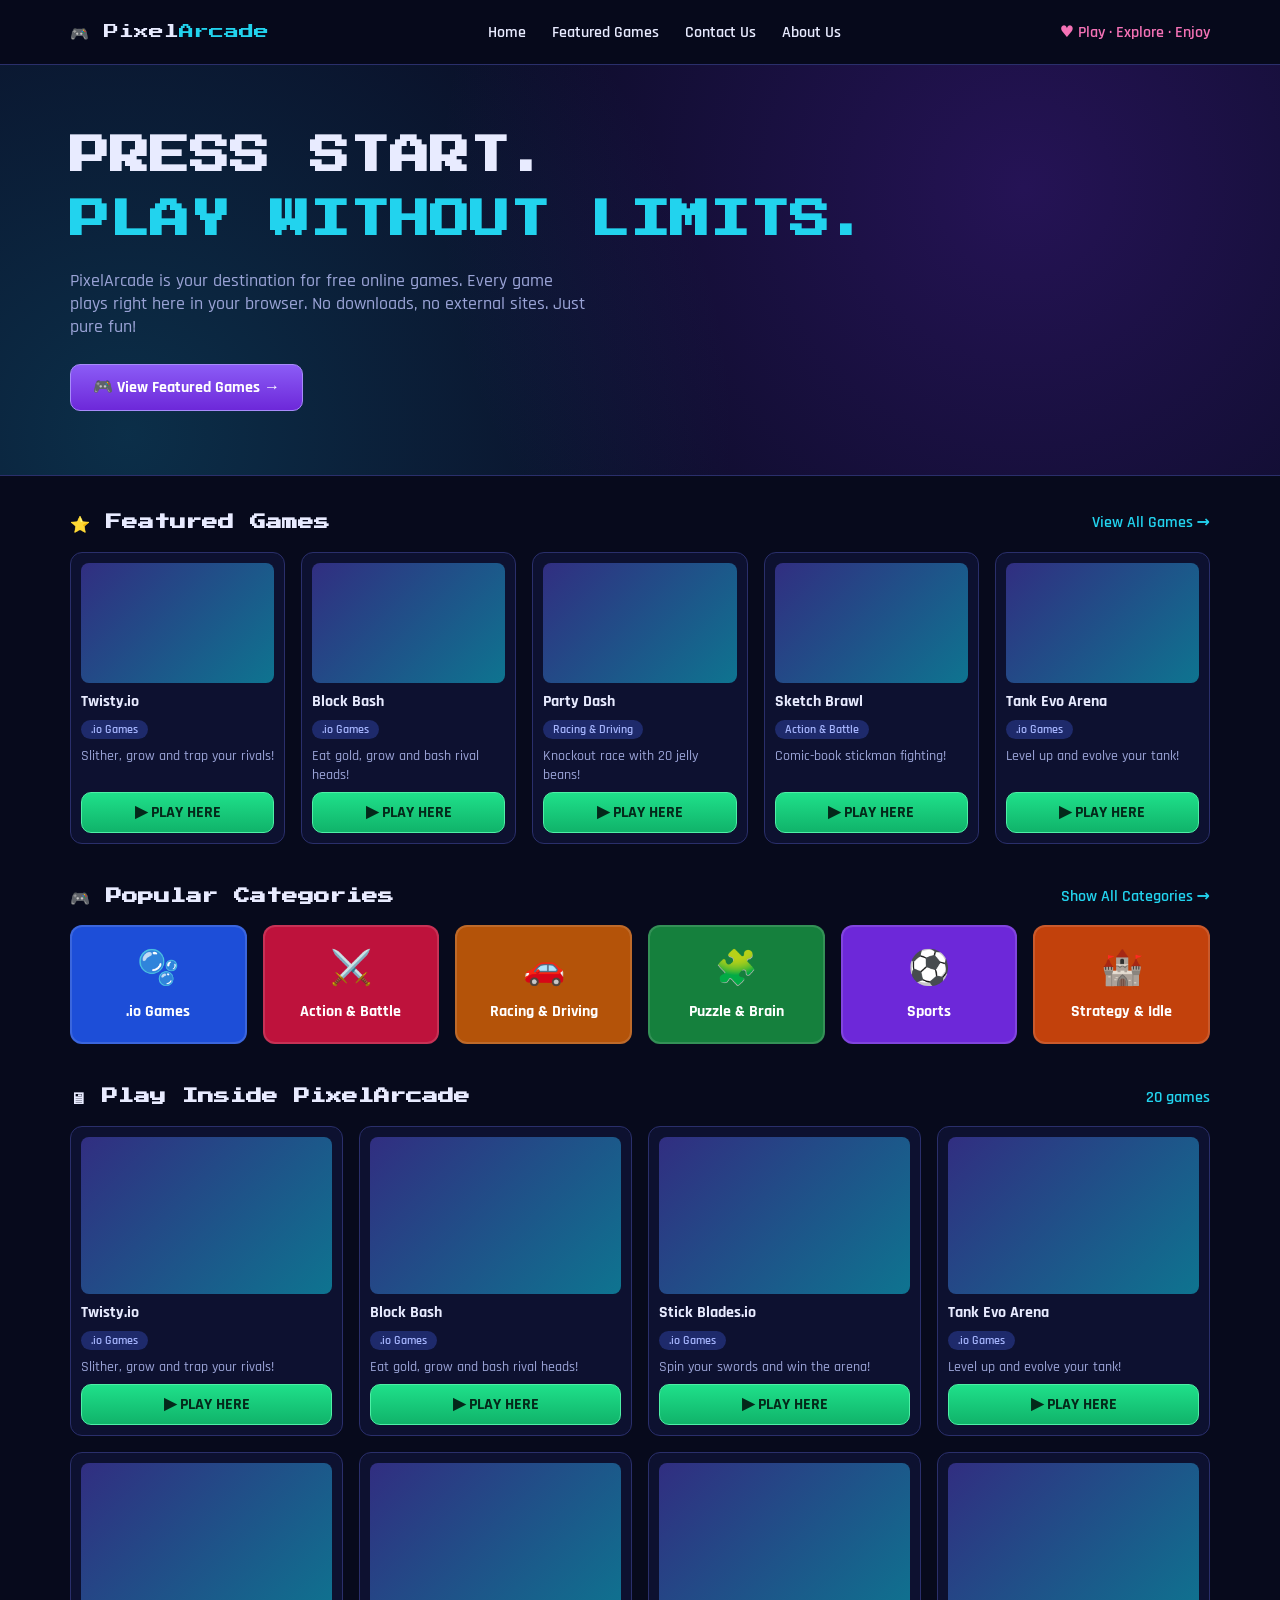
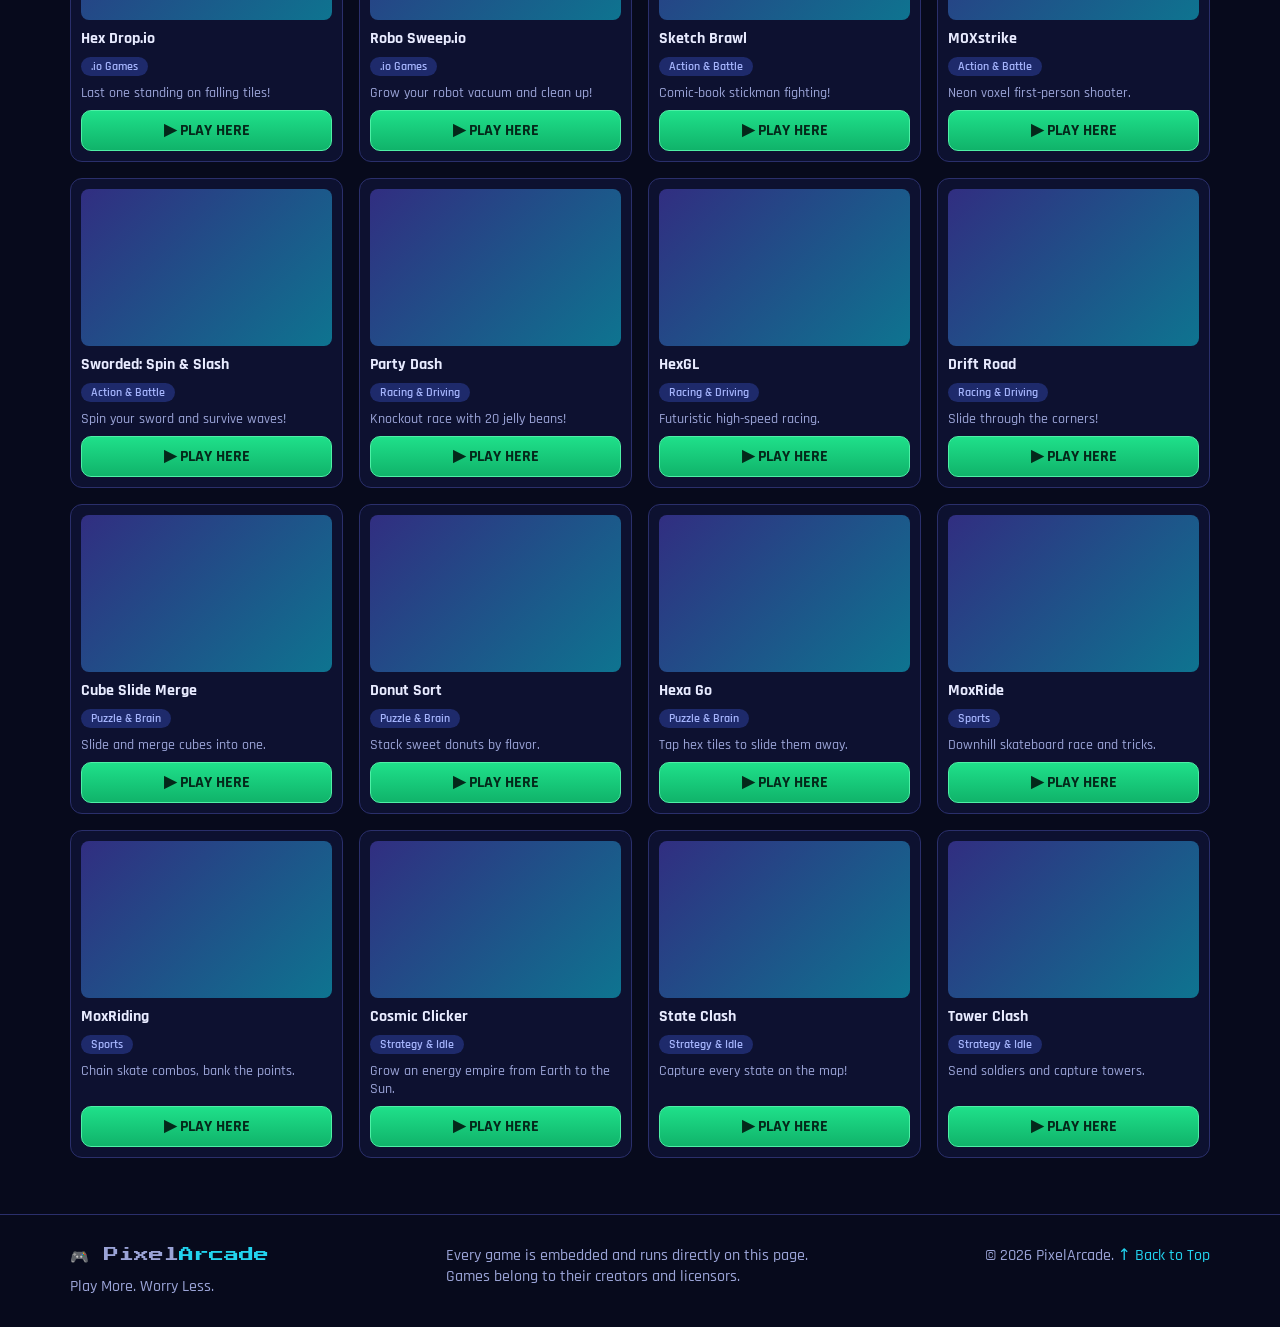
==== index.html @ 7d53b14b "Update PixelArcade homepage styles" ====
<!DOCTYPE html>
<html lang="en">
<head>
<meta charset="utf-8">
<meta name="viewport" content="width=device-width, initial-scale=1">
<title>PixelArcade – Free Online Games</title>
<link rel="stylesheet" href="style.css">
<link rel="preconnect" href="https://fonts.googleapis.com">
<link href="https://fonts.googleapis.com/css2?family=Press+Start+2P&family=Rajdhani:wght@500;600;700&display=swap" rel="stylesheet">
</head>
<body>
<header><div class="wrap">
  <a href="#top" class="logo px">🎮 Pixel<b>Arcade</b></a>
  <nav><a href="#top">Home</a><a href="#featured">Featured Games</a><a href="contactme.html">Contact Us</a><a href="aboutme.html">About Us</a></nav>
  <span class="tag">♥ Play · Explore · Enjoy</span>
</div></header>

<div class="hero" id="top"><div class="wrap">
  <h1 class="px">PRESS START.<span>PLAY WITHOUT LIMITS.</span></h1>
  <p>PixelArcade is your destination for free online games. Every game plays right here in your browser. No downloads, no external sites. Just pure fun!</p>
  <a class="btn" href="#featured">🎮 View Featured Games →</a>
</div></div>

<div class="wrap">
  <section id="featured">
    <div class="sh"><h2 class="px">⭐ Featured Games</h2><a href="#library">View All Games →</a></div>
    <div class="grid feat" id="featGrid"></div>
  </section>

  <section id="categories">
    <div class="sh"><h2 class="px">🎮 Popular Categories</h2><a href="#library" data-cat="all" class="catlink">Show All Categories →</a></div>
    <div class="grid cats" id="catGrid"></div>
  </section>

  <section id="library">
    <div class="sh"><h2 class="px" id="libTitle">🖥 Play Inside PixelArcade</h2><a href="#library" id="libCount"></a></div>
    <div class="grid all" id="allGrid"></div>
    <p class="empty" id="empty">No games in this category yet.</p>
  </section>
</div>

<footer id="about"><div class="wrap">
  <div><div class="logo px">🎮 Pixel<b>Arcade</b></div><p style="margin-top:10px">Play More. Worry Less.</p></div>
  <div>Every game is embedded and runs directly on this page.<br>Games belong to their creators and licensors.</div>
  <div>© 2026 PixelArcade. <a href="#top" style="color:var(--cy)">↑ Back to Top</a></div>
</div></footer>

<div id="modal" role="dialog" aria-modal="true"><div class="box">
  <div class="bar"><h3 id="mTitle"></h3><div><button class="sm" id="fs">⛶ Fullscreen</button><button class="sm" id="close">✕ Close</button></div></div>
  <div class="frame" id="frame"></div>
</div></div>

<script>
// [slug, title, category, thumbnail id, description, portrait?]
var A='https://assets.playkovo.com/games/';
var G=[
["twisty-io","Twisty.io",0,"d2566f5e-e600-4d78-9959-9ce7502c66da","Slither, grow and trap your rivals!"],
["block-bash","Block Bash",0,"18e7c8e8-6093-48ae-a639-1b7b2db17ead","Eat gold, grow and bash rival heads!"],
["stick-blades-io","Stick Blades.io",0,"037a15b4-4511-462e-ba04-9c977c457edb","Spin your swords and win the arena!"],
["tank-evo-arena","Tank Evo Arena",0,"833c0217-d000-47f1-9b92-a50171c238f7","Level up and evolve your tank!"],
["hex-drop-io","Hex Drop.io",0,"3b0ab711-3635-480c-a994-47b1e204da33","Last one standing on falling tiles!"],
["robo-sweep-io","Robo Sweep.io",0,"bd899d85-2060-4b16-9030-abd601dff2a8","Grow your robot vacuum and clean up!"],
["sketch-brawl","Sketch Brawl",1,"4a234026-617c-48fc-80d0-d0cf64cf77ac","Comic-book stickman fighting!"],
["moxstrike","MOXstrike",1,"62727ba2-613b-4c72-ac81-62373a5aa58f","Neon voxel first-person shooter."],
["sworded-spin-and-slash","Sworded: Spin & Slash",1,"20cf6393-766e-404f-a38d-6bccb393e47e","Spin your sword and survive waves!"],
["party-dash-knockout-race","Party Dash",2,"370adbef-e2c5-4830-be13-e888c7ec632f","Knockout race with 20 jelly beans!"],
["hexgl","HexGL",2,"69eec83d-4509-49b9-b919-3233c9f323c6","Futuristic high-speed racing."],
["drift-road","Drift Road",2,"39bfffa4-de94-4acc-984a-14ac06aac503","Slide through the corners!"],
["cube-slide-merge","Cube Slide Merge",3,"22060843-aa21-4989-a465-af0b751fb832","Slide and merge cubes into one.",1],
["donut-sort-color-stacking-puz","Donut Sort",3,"133b9129-fbbd-42cf-8a5b-912d420dd188","Stack sweet donuts by flavor."],
["hexa-go","Hexa Go",3,"735465ab-42e9-4a25-8a1b-f27ff1016ec0","Tap hex tiles to slide them away.",1],
["moxride","MoxRide",4,"db41325d-1be7-41a5-b267-031fce54ef2e","Downhill skateboard race and tricks."],
["moxriding","MoxRiding",4,"be90b91d-804e-456c-ae6e-d10293776894","Chain skate combos, bank the points."],
["cosmic-clicker-idle-tycoon","Cosmic Clicker",5,"675d4382-8b99-4021-91c5-b22ca80d40d5","Grow an energy empire from Earth to the Sun.",1],
["state-clash-conquer-the-map","State Clash",5,"c8b565de-90bb-44fd-8800-36e936cf3007","Capture every state on the map!"],
["tower-clash","Tower Clash",5,"3223cefe-82a1-4350-b925-06eca6086870","Send soldiers and capture towers.",1]
];
var CATS=[["🫧",".io Games"],["⚔️","Action & Battle"],["🚗","Racing & Driving"],["🧩","Puzzle & Brain"],["⚽","Sports"],["🏰","Strategy & Idle"]];
var FEAT=[0,1,9,6,3];
var cur="all",$=function(i){return document.getElementById(i)};

function card(i){var g=G[i];
  return '<div class="card"><div class="th"><img loading="lazy" alt="'+g[1]+'" src="'+A+g[0]+'/thumbnail/'+g[3]+'.webp" onerror="this.remove()"></div>'+
  '<h3>'+g[1]+'</h3><span class="chip">'+CATS[g[2]][1]+'</span><p>'+g[4]+'</p>'+
  '<button class="btn g" onclick="play('+i+')">▶ PLAY HERE</button></div>';}

function renderAll(){
  var h="",n=0;
  G.forEach(function(g,i){if(cur==="all"||g[2]===cur){h+=card(i);n++}});
  $("allGrid").innerHTML=h;$("empty").style.display=n?"none":"block";
  $("libTitle").textContent="🖥 "+(cur==="all"?"Play Inside PixelArcade":CATS[cur][1]);
  $("libCount").textContent=n+" games";
}
$("featGrid").innerHTML=FEAT.map(card).join("");
$("catGrid").innerHTML=CATS.map(function(c,i){return '<button class="cat c'+i+'" data-c="'+i+'"><i>'+c[0]+'</i>'+c[1]+'</button>'}).join("");
$("catGrid").addEventListener("click",function(e){
  var b=e.target.closest(".cat");if(!b)return;
  var c=+b.dataset.c;cur=(cur===c)?"all":c;
  [].forEach.call(document.querySelectorAll(".cat"),function(x){x.classList.toggle("on",+x.dataset.c===cur)});
  renderAll();$("library").scrollIntoView();
});
document.querySelector(".catlink").addEventListener("click",function(){cur="all";
  [].forEach.call(document.querySelectorAll(".cat"),function(x){x.classList.remove("on")});renderAll();});
renderAll();

function play(i){var g=G[i];
  $("mTitle").textContent=g[1];
  var f=$("frame");f.className="frame"+(g[5]?" p":"");
  f.innerHTML='<iframe src="https://playkovo.com/embed/'+g[0]+'" title="'+g[1]+'" allow="fullscreen; autoplay; gamepad; pointer-lock" allowfullscreen></iframe>';
  $("modal").classList.add("open");document.body.style.overflow="hidden";}
function closeM(){$("modal").classList.remove("open");$("frame").innerHTML="";document.body.style.overflow="";}
$("close").onclick=closeM;
$("modal").addEventListener("click",function(e){if(e.target.id==="modal")closeM()});
document.addEventListener("keydown",function(e){if(e.key==="Escape")closeM()});
$("fs").onclick=function(){var f=$("frame");(f.requestFullscreen||f.webkitRequestFullscreen||function(){}).call(f)};
</script>
</body>
</html>
---- style.css ----
@import "./Themes/sky-ember-theme.css"

* {
  padding: 0;
  margin: 0;
  box-sizing: border-box;
}

html {
  font-family: Georgia, 'Times New Roman', Times, serif;
  scroll-behaviour: smooth;
}

body {
  background-color: var(--bg-primary);
  color: var(--text-primary);
  min-height: 100vh;
  min-width: 100vw;
}
:root{--bg:#070a1c;--card:#0d1130;--line:#2a2f6b;--pur:#7c3aed;--cy:#22d3ee;--grn:#16d47b;--tx:#e8ebff;--mut:#9aa3d6}
*{box-sizing:border-box;margin:0}
html{scroll-behavior:smooth}
body{background:var(--bg);color:var(--tx);font-family:Rajdhani,system-ui,sans-serif;font-weight:500;font-size:16px}
a{color:inherit;text-decoration:none}
.px{font-family:'Press Start 2P',monospace;line-height:1.35}
.wrap{max-width:1180px;margin:0 auto;padding:0 20px}
header{position:sticky;top:0;z-index:20;background:#070a1cee;backdrop-filter:blur(8px);border-bottom:1px solid var(--line)}
header .wrap{display:flex;align-items:center;justify-content:space-between;height:64px;gap:16px}
.logo{font-size:15px}.logo b{color:var(--cy);font-weight:400}
nav{display:flex;gap:26px;font-weight:600}
nav a:hover{color:var(--cy)}
.tag{color:#f472b6;font-weight:600;white-space:nowrap}
.hero{background:radial-gradient(circle at 80% 30%,#5b21b655,transparent 55%),radial-gradient(circle at 10% 90%,#0e749055,transparent 50%),#0a0c25;border-bottom:1px solid var(--line);padding:64px 0}
.hero h1{font-size:clamp(22px,4.2vw,40px)}
.hero h1 span{color:var(--cy);display:block;margin-top:10px}
.hero p{max-width:520px;margin:22px 0 26px;color:var(--mut);font-size:18px}
.btn{display:inline-flex;align-items:center;gap:8px;background:linear-gradient(#8b5cf6,#6d28d9);border:1px solid #a78bfa;border-radius:10px;padding:12px 22px;font:700 16px Rajdhani,sans-serif;color:#fff;cursor:pointer}
.btn:hover{filter:brightness(1.15)}
.btn.g{background:linear-gradient(#1fe08a,#10b36a);border-color:#4ef0a6;color:#04281a;width:100%;justify-content:center;padding:9px}
section{padding:36px 0 6px}
.sh{display:flex;justify-content:space-between;align-items:center;margin-bottom:18px;gap:10px}
.sh h2{font-size:clamp(12px,2vw,16px)}
.sh a{color:var(--cy);font-weight:600}
.grid{display:grid;gap:16px}
.feat{grid-template-columns:repeat(5,1fr)}
.all{grid-template-columns:repeat(4,1fr)}
.card{background:var(--card);border:1px solid var(--line);border-radius:12px;padding:10px;display:flex;flex-direction:column;gap:8px;transition:.15s}
.card:hover{border-color:var(--cy);transform:translateY(-3px)}
.th{aspect-ratio:16/10;border-radius:8px;background:linear-gradient(135deg,#312e81,#0e7490);overflow:hidden;position:relative}
.th img{width:100%;height:100%;object-fit:cover;display:block}
.card h3{font-size:16px}
.chip{align-self:flex-start;background:#1e2a6b;color:#a5b4fc;border-radius:99px;padding:2px 10px;font-size:12px;font-weight:600}
.card p{color:var(--mut);font-size:14px;line-height:1.3;flex:1}
.cats{grid-template-columns:repeat(6,1fr)}
.cat{border:0;border-radius:12px;padding:22px 8px;color:#fff;font:700 16px Rajdhani,sans-serif;cursor:pointer;display:flex;flex-direction:column;align-items:center;gap:10px;box-shadow:inset 0 0 0 2px #ffffff22}
.cat i{font-style:normal;font-size:34px}
.cat.on{outline:3px solid #fff}
.c0{background:#1d4ed8}.c1{background:#be123c}.c2{background:#b45309}.c3{background:#15803d}.c4{background:#6d28d9}.c5{background:#c2410c}
footer{margin-top:50px;border-top:1px solid var(--line);padding:30px 0;color:var(--mut)}
footer .wrap{display:flex;justify-content:space-between;flex-wrap:wrap;gap:20px}
#modal{position:fixed;inset:0;background:#000d;z-index:50;display:none;align-items:center;justify-content:center;padding:16px}
#modal.open{display:flex}
.box{background:var(--card);border:1px solid var(--cy);border-radius:14px;width:min(100%,1000px);padding:12px}
.bar{display:flex;justify-content:space-between;align-items:center;margin-bottom:10px;gap:10px}
.bar h3{font-size:20px}
.bar div{display:flex;gap:8px}
.sm{background:#1e2a6b;border:1px solid var(--line);color:#fff;border-radius:8px;padding:6px 14px;font:700 14px Rajdhani,sans-serif;cursor:pointer}
.frame{margin:0 auto;width:100%;aspect-ratio:16/9;background:#000;border-radius:8px;overflow:hidden}
.frame.p{aspect-ratio:auto;height:min(78vh,760px);width:min(100%,430px)}
.frame iframe{width:100%;height:100%;border:0}
.empty{display:none;color:var(--mut);padding:30px 0}
@media(max-width:980px){.feat{grid-template-columns:repeat(3,1fr)}.cats{grid-template-columns:repeat(3,1fr)}.all{grid-template-columns:repeat(3,1fr)}nav{display:none}}
@media(max-width:600px){.feat,.all{grid-template-columns:repeat(2,1fr)}.tag{display:none}.hero{padding:44px 0}}
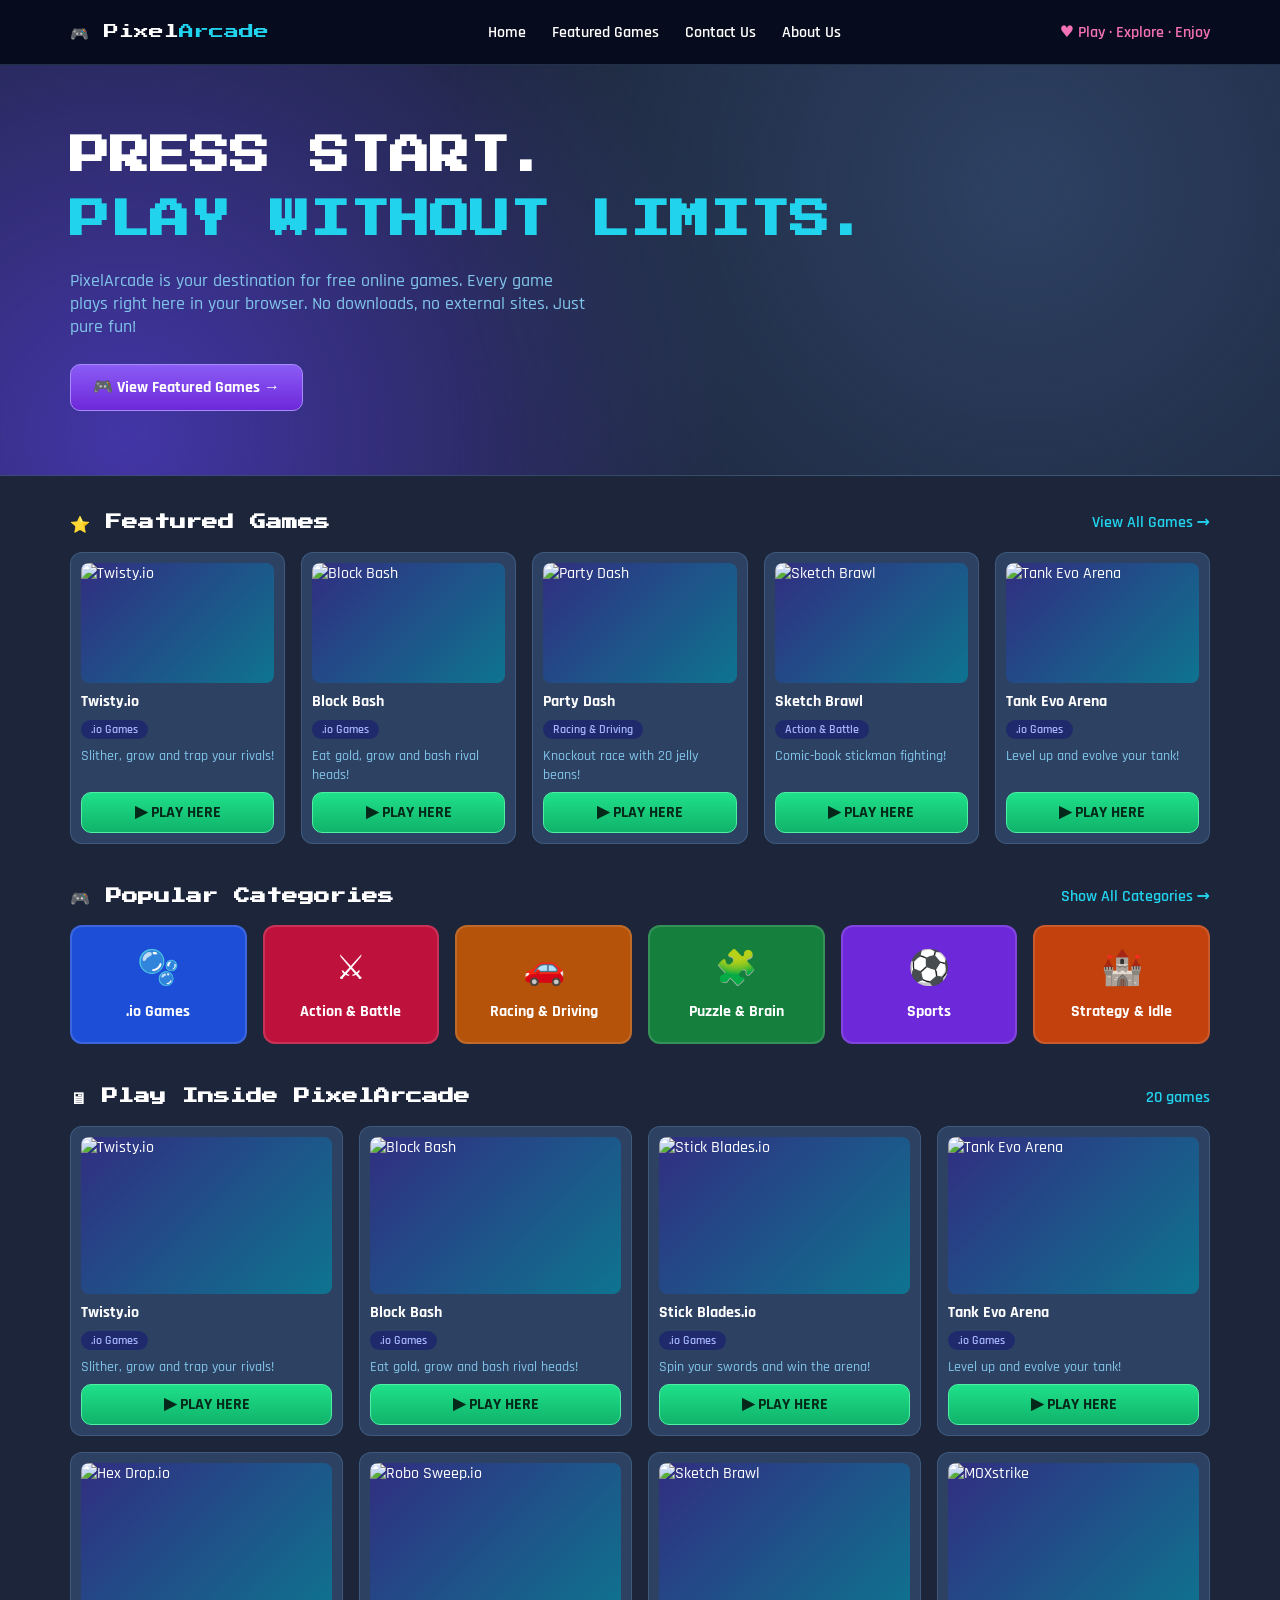
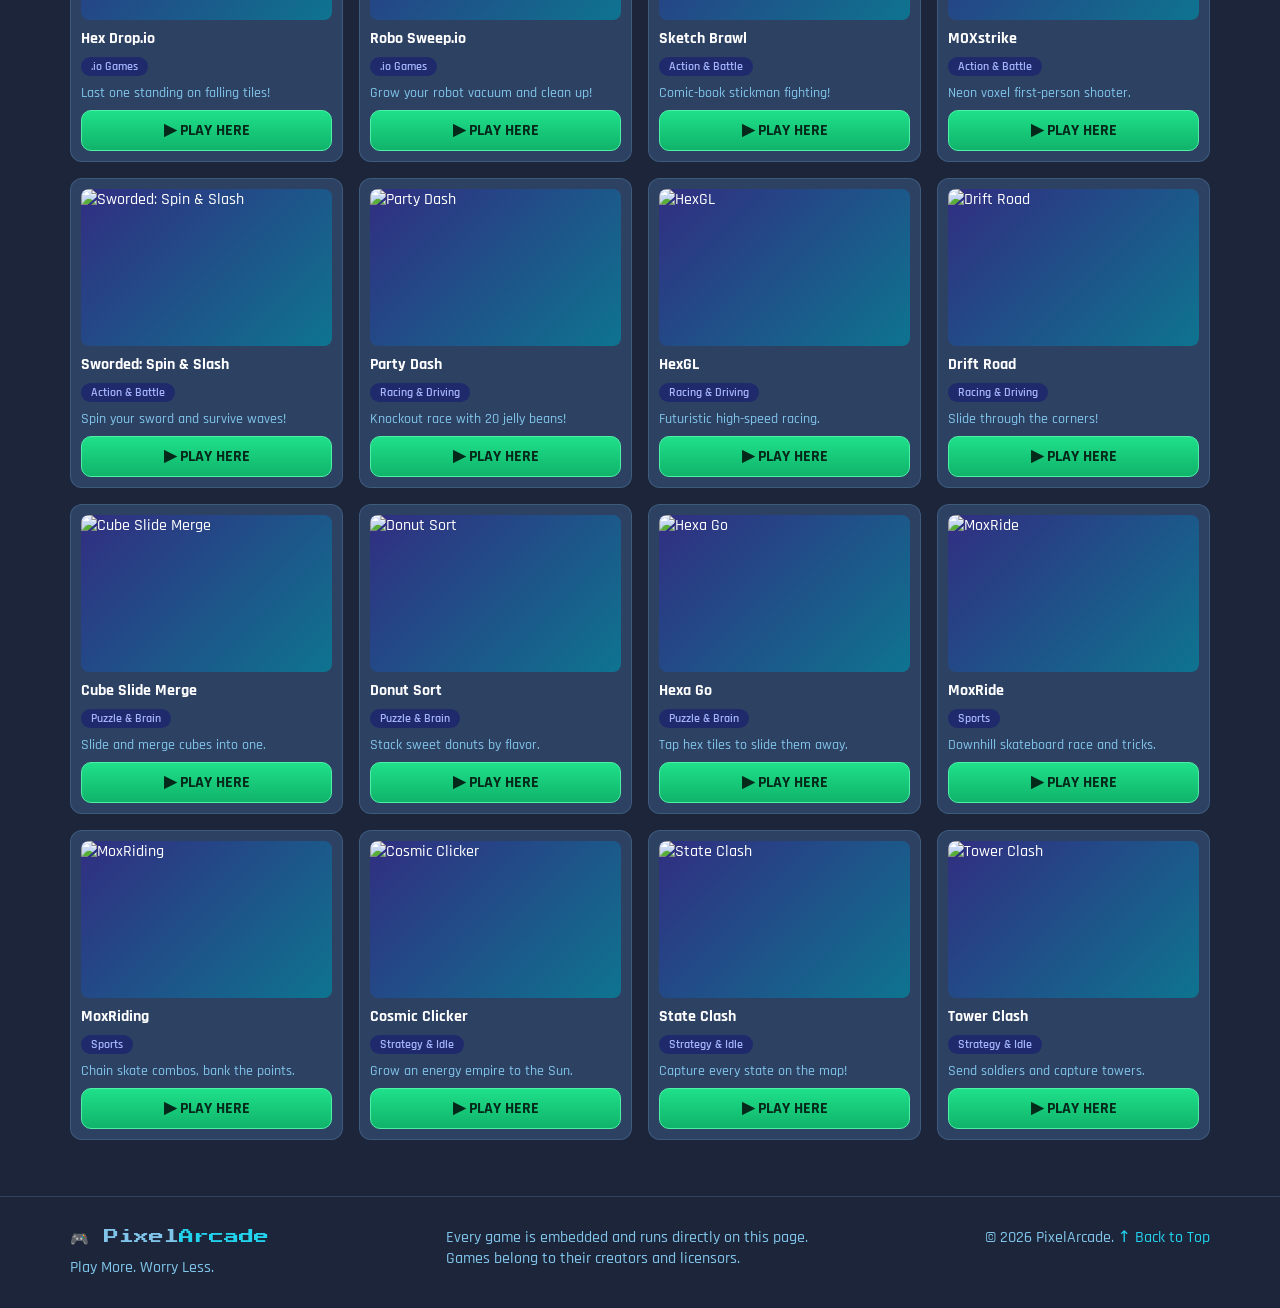
==== commit 13276690: "add missing files from last commit" ====
--- a/index.html
+++ b/index.html
@@ -4,115 +4,100 @@
 <meta charset="utf-8">
 <meta name="viewport" content="width=device-width, initial-scale=1">
 <title>PixelArcade – Free Online Games</title>
+<link href="https://fonts.googleapis.com/css2?family=Press+Start+2P&family=Rajdhani:wght@500;600;700&display=swap" rel="stylesheet">
 <link rel="stylesheet" href="style.css">
-<link rel="preconnect" href="https://fonts.googleapis.com">
-<link href="https://fonts.googleapis.com/css2?family=Press+Start+2P&family=Rajdhani:wght@500;600;700&display=swap" rel="stylesheet">
 </head>
-<body>
+<body id="top">
+<input class="rd" type="radio" name="f" id="rall" checked>
+<input class="rd" type="radio" name="f" id="r0">
+<input class="rd" type="radio" name="f" id="r1">
+<input class="rd" type="radio" name="f" id="r2">
+<input class="rd" type="radio" name="f" id="r3">
+<input class="rd" type="radio" name="f" id="r4">
+<input class="rd" type="radio" name="f" id="r5">
+
 <header><div class="wrap">
-  <a href="#top" class="logo px">🎮 Pixel<b>Arcade</b></a>
-  <nav><a href="#top">Home</a><a href="#featured">Featured Games</a><a href="contactme.html">Contact Us</a><a href="aboutme.html">About Us</a></nav>
-  <span class="tag">♥ Play · Explore · Enjoy</span>
+<a href="#top" class="logo px">🎮 Pixel<b>Arcade</b></a>
+<nav><a href="#top">Home</a><a href="#featured">Featured Games</a><a href="contactme.html">Contact Us</a><a href="aboutme.html">About Us</a></nav>
+<span class="tag">♥ Play · Explore · Enjoy</span>
 </div></header>
-
-<div class="hero" id="top"><div class="wrap">
-  <h1 class="px">PRESS START.<span>PLAY WITHOUT LIMITS.</span></h1>
-  <p>PixelArcade is your destination for free online games. Every game plays right here in your browser. No downloads, no external sites. Just pure fun!</p>
-  <a class="btn" href="#featured">🎮 View Featured Games →</a>
+<div class="hero"><div class="wrap">
+<h1 class="px">PRESS START.<span>PLAY WITHOUT LIMITS.</span></h1>
+<p>PixelArcade is your destination for free online games. Every game plays right here in your browser. No downloads, no external sites. Just pure fun!</p>
+<a class="btn" href="#featured">🎮 View Featured Games →</a>
 </div></div>
-
-<div class="wrap">
-  <section id="featured">
-    <div class="sh"><h2 class="px">⭐ Featured Games</h2><a href="#library">View All Games →</a></div>
-    <div class="grid feat" id="featGrid"></div>
-  </section>
-
-  <section id="categories">
-    <div class="sh"><h2 class="px">🎮 Popular Categories</h2><a href="#library" data-cat="all" class="catlink">Show All Categories →</a></div>
-    <div class="grid cats" id="catGrid"></div>
-  </section>
-
-  <section id="library">
-    <div class="sh"><h2 class="px" id="libTitle">🖥 Play Inside PixelArcade</h2><a href="#library" id="libCount"></a></div>
-    <div class="grid all" id="allGrid"></div>
-    <p class="empty" id="empty">No games in this category yet.</p>
-  </section>
+<main class="wrap">
+<section id="featured">
+<div class="sh"><h2 class="px">⭐ Featured Games</h2><a href="#library">View All Games →</a></div>
+<div class="grid feat">
+<article class="card"><div class="th"><img loading="lazy" alt="Twisty.io" src="https://assets.playkovo.com/games/twisty-io/thumbnail/d2566f5e-e600-4d78-9959-9ce7502c66da.webp"></div><h3>Twisty.io</h3><span class="chip">.io Games</span><p>Slither, grow and trap your rivals!</p><a class="btn g" href="#g-twisty-io">▶ PLAY HERE</a></article>
+<article class="card"><div class="th"><img loading="lazy" alt="Block Bash" src="https://assets.playkovo.com/games/block-bash/thumbnail/18e7c8e8-6093-48ae-a639-1b7b2db17ead.webp"></div><h3>Block Bash</h3><span class="chip">.io Games</span><p>Eat gold, grow and bash rival heads!</p><a class="btn g" href="#g-block-bash">▶ PLAY HERE</a></article>
+<article class="card"><div class="th"><img loading="lazy" alt="Party Dash" src="https://assets.playkovo.com/games/party-dash-knockout-race/thumbnail/370adbef-e2c5-4830-be13-e888c7ec632f.webp"></div><h3>Party Dash</h3><span class="chip">Racing & Driving</span><p>Knockout race with 20 jelly beans!</p><a class="btn g" href="#g-party-dash-knockout-race">▶ PLAY HERE</a></article>
+<article class="card"><div class="th"><img loading="lazy" alt="Sketch Brawl" src="https://assets.playkovo.com/games/sketch-brawl/thumbnail/4a234026-617c-48fc-80d0-d0cf64cf77ac.webp"></div><h3>Sketch Brawl</h3><span class="chip">Action & Battle</span><p>Comic-book stickman fighting!</p><a class="btn g" href="#g-sketch-brawl">▶ PLAY HERE</a></article>
+<article class="card"><div class="th"><img loading="lazy" alt="Tank Evo Arena" src="https://assets.playkovo.com/games/tank-evo-arena/thumbnail/833c0217-d000-47f1-9b92-a50171c238f7.webp"></div><h3>Tank Evo Arena</h3><span class="chip">.io Games</span><p>Level up and evolve your tank!</p><a class="btn g" href="#g-tank-evo-arena">▶ PLAY HERE</a></article>
 </div>
-
+</section>
+<section id="categories">
+<div class="sh"><h2 class="px">🎮 Popular Categories</h2><label for="rall">Show All Categories →</label></div>
+<div class="grid cats">
+<label class="cat c0" for="r0"><i>🫧</i>.io Games</label>
+<label class="cat c1" for="r1"><i>⚔️</i>Action & Battle</label>
+<label class="cat c2" for="r2"><i>🚗</i>Racing & Driving</label>
+<label class="cat c3" for="r3"><i>🧩</i>Puzzle & Brain</label>
+<label class="cat c4" for="r4"><i>⚽</i>Sports</label>
+<label class="cat c5" for="r5"><i>🏰</i>Strategy & Idle</label>
+</div>
+</section>
+<section id="library">
+<div class="sh"><h2 class="px">🖥 Play Inside PixelArcade</h2><a href="#library">20 games</a></div>
+<div class="grid all">
+<article class="card g k0"><div class="th"><img loading="lazy" alt="Twisty.io" src="https://assets.playkovo.com/games/twisty-io/thumbnail/d2566f5e-e600-4d78-9959-9ce7502c66da.webp"></div><h3>Twisty.io</h3><span class="chip">.io Games</span><p>Slither, grow and trap your rivals!</p><a class="btn g" href="#g-twisty-io">▶ PLAY HERE</a></article>
+<article class="card g k0"><div class="th"><img loading="lazy" alt="Block Bash" src="https://assets.playkovo.com/games/block-bash/thumbnail/18e7c8e8-6093-48ae-a639-1b7b2db17ead.webp"></div><h3>Block Bash</h3><span class="chip">.io Games</span><p>Eat gold, grow and bash rival heads!</p><a class="btn g" href="#g-block-bash">▶ PLAY HERE</a></article>
+<article class="card g k0"><div class="th"><img loading="lazy" alt="Stick Blades.io" src="https://assets.playkovo.com/games/stick-blades-io/thumbnail/037a15b4-4511-462e-ba04-9c977c457edb.webp"></div><h3>Stick Blades.io</h3><span class="chip">.io Games</span><p>Spin your swords and win the arena!</p><a class="btn g" href="#g-stick-blades-io">▶ PLAY HERE</a></article>
+<article class="card g k0"><div class="th"><img loading="lazy" alt="Tank Evo Arena" src="https://assets.playkovo.com/games/tank-evo-arena/thumbnail/833c0217-d000-47f1-9b92-a50171c238f7.webp"></div><h3>Tank Evo Arena</h3><span class="chip">.io Games</span><p>Level up and evolve your tank!</p><a class="btn g" href="#g-tank-evo-arena">▶ PLAY HERE</a></article>
+<article class="card g k0"><div class="th"><img loading="lazy" alt="Hex Drop.io" src="https://assets.playkovo.com/games/hex-drop-io/thumbnail/3b0ab711-3635-480c-a994-47b1e204da33.webp"></div><h3>Hex Drop.io</h3><span class="chip">.io Games</span><p>Last one standing on falling tiles!</p><a class="btn g" href="#g-hex-drop-io">▶ PLAY HERE</a></article>
+<article class="card g k0"><div class="th"><img loading="lazy" alt="Robo Sweep.io" src="https://assets.playkovo.com/games/robo-sweep-io/thumbnail/bd899d85-2060-4b16-9030-abd601dff2a8.webp"></div><h3>Robo Sweep.io</h3><span class="chip">.io Games</span><p>Grow your robot vacuum and clean up!</p><a class="btn g" href="#g-robo-sweep-io">▶ PLAY HERE</a></article>
+<article class="card g k1"><div class="th"><img loading="lazy" alt="Sketch Brawl" src="https://assets.playkovo.com/games/sketch-brawl/thumbnail/4a234026-617c-48fc-80d0-d0cf64cf77ac.webp"></div><h3>Sketch Brawl</h3><span class="chip">Action & Battle</span><p>Comic-book stickman fighting!</p><a class="btn g" href="#g-sketch-brawl">▶ PLAY HERE</a></article>
+<article class="card g k1"><div class="th"><img loading="lazy" alt="MOXstrike" src="https://assets.playkovo.com/games/moxstrike/thumbnail/62727ba2-613b-4c72-ac81-62373a5aa58f.webp"></div><h3>MOXstrike</h3><span class="chip">Action & Battle</span><p>Neon voxel first-person shooter.</p><a class="btn g" href="#g-moxstrike">▶ PLAY HERE</a></article>
+<article class="card g k1"><div class="th"><img loading="lazy" alt="Sworded: Spin & Slash" src="https://assets.playkovo.com/games/sworded-spin-and-slash/thumbnail/20cf6393-766e-404f-a38d-6bccb393e47e.webp"></div><h3>Sworded: Spin & Slash</h3><span class="chip">Action & Battle</span><p>Spin your sword and survive waves!</p><a class="btn g" href="#g-sworded-spin-and-slash">▶ PLAY HERE</a></article>
+<article class="card g k2"><div class="th"><img loading="lazy" alt="Party Dash" src="https://assets.playkovo.com/games/party-dash-knockout-race/thumbnail/370adbef-e2c5-4830-be13-e888c7ec632f.webp"></div><h3>Party Dash</h3><span class="chip">Racing & Driving</span><p>Knockout race with 20 jelly beans!</p><a class="btn g" href="#g-party-dash-knockout-race">▶ PLAY HERE</a></article>
+<article class="card g k2"><div class="th"><img loading="lazy" alt="HexGL" src="https://assets.playkovo.com/games/hexgl/thumbnail/69eec83d-4509-49b9-b919-3233c9f323c6.webp"></div><h3>HexGL</h3><span class="chip">Racing & Driving</span><p>Futuristic high-speed racing.</p><a class="btn g" href="#g-hexgl">▶ PLAY HERE</a></article>
+<article class="card g k2"><div class="th"><img loading="lazy" alt="Drift Road" src="https://assets.playkovo.com/games/drift-road/thumbnail/39bfffa4-de94-4acc-984a-14ac06aac503.webp"></div><h3>Drift Road</h3><span class="chip">Racing & Driving</span><p>Slide through the corners!</p><a class="btn g" href="#g-drift-road">▶ PLAY HERE</a></article>
+<article class="card g k3"><div class="th"><img loading="lazy" alt="Cube Slide Merge" src="https://assets.playkovo.com/games/cube-slide-merge/thumbnail/22060843-aa21-4989-a465-af0b751fb832.webp"></div><h3>Cube Slide Merge</h3><span class="chip">Puzzle & Brain</span><p>Slide and merge cubes into one.</p><a class="btn g" href="#g-cube-slide-merge">▶ PLAY HERE</a></article>
+<article class="card g k3"><div class="th"><img loading="lazy" alt="Donut Sort" src="https://assets.playkovo.com/games/donut-sort-color-stacking-puz/thumbnail/133b9129-fbbd-42cf-8a5b-912d420dd188.webp"></div><h3>Donut Sort</h3><span class="chip">Puzzle & Brain</span><p>Stack sweet donuts by flavor.</p><a class="btn g" href="#g-donut-sort-color-stacking-puz">▶ PLAY HERE</a></article>
+<article class="card g k3"><div class="th"><img loading="lazy" alt="Hexa Go" src="https://assets.playkovo.com/games/hexa-go/thumbnail/735465ab-42e9-4a25-8a1b-f27ff1016ec0.webp"></div><h3>Hexa Go</h3><span class="chip">Puzzle & Brain</span><p>Tap hex tiles to slide them away.</p><a class="btn g" href="#g-hexa-go">▶ PLAY HERE</a></article>
+<article class="card g k4"><div class="th"><img loading="lazy" alt="MoxRide" src="https://assets.playkovo.com/games/moxride/thumbnail/db41325d-1be7-41a5-b267-031fce54ef2e.webp"></div><h3>MoxRide</h3><span class="chip">Sports</span><p>Downhill skateboard race and tricks.</p><a class="btn g" href="#g-moxride">▶ PLAY HERE</a></article>
+<article class="card g k4"><div class="th"><img loading="lazy" alt="MoxRiding" src="https://assets.playkovo.com/games/moxriding/thumbnail/be90b91d-804e-456c-ae6e-d10293776894.webp"></div><h3>MoxRiding</h3><span class="chip">Sports</span><p>Chain skate combos, bank the points.</p><a class="btn g" href="#g-moxriding">▶ PLAY HERE</a></article>
+<article class="card g k5"><div class="th"><img loading="lazy" alt="Cosmic Clicker" src="https://assets.playkovo.com/games/cosmic-clicker-idle-tycoon/thumbnail/675d4382-8b99-4021-91c5-b22ca80d40d5.webp"></div><h3>Cosmic Clicker</h3><span class="chip">Strategy & Idle</span><p>Grow an energy empire to the Sun.</p><a class="btn g" href="#g-cosmic-clicker-idle-tycoon">▶ PLAY HERE</a></article>
+<article class="card g k5"><div class="th"><img loading="lazy" alt="State Clash" src="https://assets.playkovo.com/games/state-clash-conquer-the-map/thumbnail/c8b565de-90bb-44fd-8800-36e936cf3007.webp"></div><h3>State Clash</h3><span class="chip">Strategy & Idle</span><p>Capture every state on the map!</p><a class="btn g" href="#g-state-clash-conquer-the-map">▶ PLAY HERE</a></article>
+<article class="card g k5"><div class="th"><img loading="lazy" alt="Tower Clash" src="https://assets.playkovo.com/games/tower-clash/thumbnail/3223cefe-82a1-4350-b925-06eca6086870.webp"></div><h3>Tower Clash</h3><span class="chip">Strategy & Idle</span><p>Send soldiers and capture towers.</p><a class="btn g" href="#g-tower-clash">▶ PLAY HERE</a></article>
+</div>
+</section>
+</main>
 <footer id="about"><div class="wrap">
-  <div><div class="logo px">🎮 Pixel<b>Arcade</b></div><p style="margin-top:10px">Play More. Worry Less.</p></div>
-  <div>Every game is embedded and runs directly on this page.<br>Games belong to their creators and licensors.</div>
-  <div>© 2026 PixelArcade. <a href="#top" style="color:var(--cy)">↑ Back to Top</a></div>
+<div><div class="logo px">🎮 Pixel<b>Arcade</b></div><p style="margin-top:10px">Play More. Worry Less.</p></div>
+<div>Every game is embedded and runs directly on this page.<br>Games belong to their creators and licensors.</div>
+<div>© 2026 PixelArcade. <a href="#top" style="color:var(--cy)">↑ Back to Top</a></div>
 </div></footer>
-
-<div id="modal" role="dialog" aria-modal="true"><div class="box">
-  <div class="bar"><h3 id="mTitle"></h3><div><button class="sm" id="fs">⛶ Fullscreen</button><button class="sm" id="close">✕ Close</button></div></div>
-  <div class="frame" id="frame"></div>
-</div></div>
-
-<script>
-// [slug, title, category, thumbnail id, description, portrait?]
-var A='https://assets.playkovo.com/games/';
-var G=[
-["twisty-io","Twisty.io",0,"d2566f5e-e600-4d78-9959-9ce7502c66da","Slither, grow and trap your rivals!"],
-["block-bash","Block Bash",0,"18e7c8e8-6093-48ae-a639-1b7b2db17ead","Eat gold, grow and bash rival heads!"],
-["stick-blades-io","Stick Blades.io",0,"037a15b4-4511-462e-ba04-9c977c457edb","Spin your swords and win the arena!"],
-["tank-evo-arena","Tank Evo Arena",0,"833c0217-d000-47f1-9b92-a50171c238f7","Level up and evolve your tank!"],
-["hex-drop-io","Hex Drop.io",0,"3b0ab711-3635-480c-a994-47b1e204da33","Last one standing on falling tiles!"],
-["robo-sweep-io","Robo Sweep.io",0,"bd899d85-2060-4b16-9030-abd601dff2a8","Grow your robot vacuum and clean up!"],
-["sketch-brawl","Sketch Brawl",1,"4a234026-617c-48fc-80d0-d0cf64cf77ac","Comic-book stickman fighting!"],
-["moxstrike","MOXstrike",1,"62727ba2-613b-4c72-ac81-62373a5aa58f","Neon voxel first-person shooter."],
-["sworded-spin-and-slash","Sworded: Spin & Slash",1,"20cf6393-766e-404f-a38d-6bccb393e47e","Spin your sword and survive waves!"],
-["party-dash-knockout-race","Party Dash",2,"370adbef-e2c5-4830-be13-e888c7ec632f","Knockout race with 20 jelly beans!"],
-["hexgl","HexGL",2,"69eec83d-4509-49b9-b919-3233c9f323c6","Futuristic high-speed racing."],
-["drift-road","Drift Road",2,"39bfffa4-de94-4acc-984a-14ac06aac503","Slide through the corners!"],
-["cube-slide-merge","Cube Slide Merge",3,"22060843-aa21-4989-a465-af0b751fb832","Slide and merge cubes into one.",1],
-["donut-sort-color-stacking-puz","Donut Sort",3,"133b9129-fbbd-42cf-8a5b-912d420dd188","Stack sweet donuts by flavor."],
-["hexa-go","Hexa Go",3,"735465ab-42e9-4a25-8a1b-f27ff1016ec0","Tap hex tiles to slide them away.",1],
-["moxride","MoxRide",4,"db41325d-1be7-41a5-b267-031fce54ef2e","Downhill skateboard race and tricks."],
-["moxriding","MoxRiding",4,"be90b91d-804e-456c-ae6e-d10293776894","Chain skate combos, bank the points."],
-["cosmic-clicker-idle-tycoon","Cosmic Clicker",5,"675d4382-8b99-4021-91c5-b22ca80d40d5","Grow an energy empire from Earth to the Sun.",1],
-["state-clash-conquer-the-map","State Clash",5,"c8b565de-90bb-44fd-8800-36e936cf3007","Capture every state on the map!"],
-["tower-clash","Tower Clash",5,"3223cefe-82a1-4350-b925-06eca6086870","Send soldiers and capture towers.",1]
-];
-var CATS=[["🫧",".io Games"],["⚔️","Action & Battle"],["🚗","Racing & Driving"],["🧩","Puzzle & Brain"],["⚽","Sports"],["🏰","Strategy & Idle"]];
-var FEAT=[0,1,9,6,3];
-var cur="all",$=function(i){return document.getElementById(i)};
-
-function card(i){var g=G[i];
-  return '<div class="card"><div class="th"><img loading="lazy" alt="'+g[1]+'" src="'+A+g[0]+'/thumbnail/'+g[3]+'.webp" onerror="this.remove()"></div>'+
-  '<h3>'+g[1]+'</h3><span class="chip">'+CATS[g[2]][1]+'</span><p>'+g[4]+'</p>'+
-  '<button class="btn g" onclick="play('+i+')">▶ PLAY HERE</button></div>';}
-
-function renderAll(){
-  var h="",n=0;
-  G.forEach(function(g,i){if(cur==="all"||g[2]===cur){h+=card(i);n++}});
-  $("allGrid").innerHTML=h;$("empty").style.display=n?"none":"block";
-  $("libTitle").textContent="🖥 "+(cur==="all"?"Play Inside PixelArcade":CATS[cur][1]);
-  $("libCount").textContent=n+" games";
-}
-$("featGrid").innerHTML=FEAT.map(card).join("");
-$("catGrid").innerHTML=CATS.map(function(c,i){return '<button class="cat c'+i+'" data-c="'+i+'"><i>'+c[0]+'</i>'+c[1]+'</button>'}).join("");
-$("catGrid").addEventListener("click",function(e){
-  var b=e.target.closest(".cat");if(!b)return;
-  var c=+b.dataset.c;cur=(cur===c)?"all":c;
-  [].forEach.call(document.querySelectorAll(".cat"),function(x){x.classList.toggle("on",+x.dataset.c===cur)});
-  renderAll();$("library").scrollIntoView();
-});
-document.querySelector(".catlink").addEventListener("click",function(){cur="all";
-  [].forEach.call(document.querySelectorAll(".cat"),function(x){x.classList.remove("on")});renderAll();});
-renderAll();
-
-function play(i){var g=G[i];
-  $("mTitle").textContent=g[1];
-  var f=$("frame");f.className="frame"+(g[5]?" p":"");
-  f.innerHTML='<iframe src="https://playkovo.com/embed/'+g[0]+'" title="'+g[1]+'" allow="fullscreen; autoplay; gamepad; pointer-lock" allowfullscreen></iframe>';
-  $("modal").classList.add("open");document.body.style.overflow="hidden";}
-function closeM(){$("modal").classList.remove("open");$("frame").innerHTML="";document.body.style.overflow="";}
-$("close").onclick=closeM;
-$("modal").addEventListener("click",function(e){if(e.target.id==="modal")closeM()});
-document.addEventListener("keydown",function(e){if(e.key==="Escape")closeM()});
-$("fs").onclick=function(){var f=$("frame");(f.requestFullscreen||f.webkitRequestFullscreen||function(){}).call(f)};
-</script>
+<div class="modal" id="g-twisty-io"><a class="back" href="#library" aria-label="Close"></a><div class="box"><div class="bar"><h3>Twisty.io</h3><a class="sm" href="#library">✕ Close</a></div><div class="frame"><iframe loading="lazy" src="https://playkovo.com/embed/twisty-io" title="Twisty.io" allow="fullscreen; autoplay; gamepad; pointer-lock" allowfullscreen></iframe></div></div></div>
+<div class="modal" id="g-block-bash"><a class="back" href="#library" aria-label="Close"></a><div class="box"><div class="bar"><h3>Block Bash</h3><a class="sm" href="#library">✕ Close</a></div><div class="frame"><iframe loading="lazy" src="https://playkovo.com/embed/block-bash" title="Block Bash" allow="fullscreen; autoplay; gamepad; pointer-lock" allowfullscreen></iframe></div></div></div>
+<div class="modal" id="g-stick-blades-io"><a class="back" href="#library" aria-label="Close"></a><div class="box"><div class="bar"><h3>Stick Blades.io</h3><a class="sm" href="#library">✕ Close</a></div><div class="frame"><iframe loading="lazy" src="https://playkovo.com/embed/stick-blades-io" title="Stick Blades.io" allow="fullscreen; autoplay; gamepad; pointer-lock" allowfullscreen></iframe></div></div></div>
+<div class="modal" id="g-tank-evo-arena"><a class="back" href="#library" aria-label="Close"></a><div class="box"><div class="bar"><h3>Tank Evo Arena</h3><a class="sm" href="#library">✕ Close</a></div><div class="frame"><iframe loading="lazy" src="https://playkovo.com/embed/tank-evo-arena" title="Tank Evo Arena" allow="fullscreen; autoplay; gamepad; pointer-lock" allowfullscreen></iframe></div></div></div>
+<div class="modal" id="g-hex-drop-io"><a class="back" href="#library" aria-label="Close"></a><div class="box"><div class="bar"><h3>Hex Drop.io</h3><a class="sm" href="#library">✕ Close</a></div><div class="frame"><iframe loading="lazy" src="https://playkovo.com/embed/hex-drop-io" title="Hex Drop.io" allow="fullscreen; autoplay; gamepad; pointer-lock" allowfullscreen></iframe></div></div></div>
+<div class="modal" id="g-robo-sweep-io"><a class="back" href="#library" aria-label="Close"></a><div class="box"><div class="bar"><h3>Robo Sweep.io</h3><a class="sm" href="#library">✕ Close</a></div><div class="frame"><iframe loading="lazy" src="https://playkovo.com/embed/robo-sweep-io" title="Robo Sweep.io" allow="fullscreen; autoplay; gamepad; pointer-lock" allowfullscreen></iframe></div></div></div>
+<div class="modal" id="g-sketch-brawl"><a class="back" href="#library" aria-label="Close"></a><div class="box"><div class="bar"><h3>Sketch Brawl</h3><a class="sm" href="#library">✕ Close</a></div><div class="frame"><iframe loading="lazy" src="https://playkovo.com/embed/sketch-brawl" title="Sketch Brawl" allow="fullscreen; autoplay; gamepad; pointer-lock" allowfullscreen></iframe></div></div></div>
+<div class="modal" id="g-moxstrike"><a class="back" href="#library" aria-label="Close"></a><div class="box"><div class="bar"><h3>MOXstrike</h3><a class="sm" href="#library">✕ Close</a></div><div class="frame"><iframe loading="lazy" src="https://playkovo.com/embed/moxstrike" title="MOXstrike" allow="fullscreen; autoplay; gamepad; pointer-lock" allowfullscreen></iframe></div></div></div>
+<div class="modal" id="g-sworded-spin-and-slash"><a class="back" href="#library" aria-label="Close"></a><div class="box"><div class="bar"><h3>Sworded: Spin & Slash</h3><a class="sm" href="#library">✕ Close</a></div><div class="frame"><iframe loading="lazy" src="https://playkovo.com/embed/sworded-spin-and-slash" title="Sworded: Spin & Slash" allow="fullscreen; autoplay; gamepad; pointer-lock" allowfullscreen></iframe></div></div></div>
+<div class="modal" id="g-party-dash-knockout-race"><a class="back" href="#library" aria-label="Close"></a><div class="box"><div class="bar"><h3>Party Dash</h3><a class="sm" href="#library">✕ Close</a></div><div class="frame"><iframe loading="lazy" src="https://playkovo.com/embed/party-dash-knockout-race" title="Party Dash" allow="fullscreen; autoplay; gamepad; pointer-lock" allowfullscreen></iframe></div></div></div>
+<div class="modal" id="g-hexgl"><a class="back" href="#library" aria-label="Close"></a><div class="box"><div class="bar"><h3>HexGL</h3><a class="sm" href="#library">✕ Close</a></div><div class="frame"><iframe loading="lazy" src="https://playkovo.com/embed/hexgl" title="HexGL" allow="fullscreen; autoplay; gamepad; pointer-lock" allowfullscreen></iframe></div></div></div>
+<div class="modal" id="g-drift-road"><a class="back" href="#library" aria-label="Close"></a><div class="box"><div class="bar"><h3>Drift Road</h3><a class="sm" href="#library">✕ Close</a></div><div class="frame"><iframe loading="lazy" src="https://playkovo.com/embed/drift-road" title="Drift Road" allow="fullscreen; autoplay; gamepad; pointer-lock" allowfullscreen></iframe></div></div></div>
+<div class="modal" id="g-cube-slide-merge"><a class="back" href="#library" aria-label="Close"></a><div class="box"><div class="bar"><h3>Cube Slide Merge</h3><a class="sm" href="#library">✕ Close</a></div><div class="frame p"><iframe loading="lazy" src="https://playkovo.com/embed/cube-slide-merge" title="Cube Slide Merge" allow="fullscreen; autoplay; gamepad; pointer-lock" allowfullscreen></iframe></div></div></div>
+<div class="modal" id="g-donut-sort-color-stacking-puz"><a class="back" href="#library" aria-label="Close"></a><div class="box"><div class="bar"><h3>Donut Sort</h3><a class="sm" href="#library">✕ Close</a></div><div class="frame"><iframe loading="lazy" src="https://playkovo.com/embed/donut-sort-color-stacking-puz" title="Donut Sort" allow="fullscreen; autoplay; gamepad; pointer-lock" allowfullscreen></iframe></div></div></div>
+<div class="modal" id="g-hexa-go"><a class="back" href="#library" aria-label="Close"></a><div class="box"><div class="bar"><h3>Hexa Go</h3><a class="sm" href="#library">✕ Close</a></div><div class="frame p"><iframe loading="lazy" src="https://playkovo.com/embed/hexa-go" title="Hexa Go" allow="fullscreen; autoplay; gamepad; pointer-lock" allowfullscreen></iframe></div></div></div>
+<div class="modal" id="g-moxride"><a class="back" href="#library" aria-label="Close"></a><div class="box"><div class="bar"><h3>MoxRide</h3><a class="sm" href="#library">✕ Close</a></div><div class="frame"><iframe loading="lazy" src="https://playkovo.com/embed/moxride" title="MoxRide" allow="fullscreen; autoplay; gamepad; pointer-lock" allowfullscreen></iframe></div></div></div>
+<div class="modal" id="g-moxriding"><a class="back" href="#library" aria-label="Close"></a><div class="box"><div class="bar"><h3>MoxRiding</h3><a class="sm" href="#library">✕ Close</a></div><div class="frame"><iframe loading="lazy" src="https://playkovo.com/embed/moxriding" title="MoxRiding" allow="fullscreen; autoplay; gamepad; pointer-lock" allowfullscreen></iframe></div></div></div>
+<div class="modal" id="g-cosmic-clicker-idle-tycoon"><a class="back" href="#library" aria-label="Close"></a><div class="box"><div class="bar"><h3>Cosmic Clicker</h3><a class="sm" href="#library">✕ Close</a></div><div class="frame p"><iframe loading="lazy" src="https://playkovo.com/embed/cosmic-clicker-idle-tycoon" title="Cosmic Clicker" allow="fullscreen; autoplay; gamepad; pointer-lock" allowfullscreen></iframe></div></div></div>
+<div class="modal" id="g-state-clash-conquer-the-map"><a class="back" href="#library" aria-label="Close"></a><div class="box"><div class="bar"><h3>State Clash</h3><a class="sm" href="#library">✕ Close</a></div><div class="frame"><iframe loading="lazy" src="https://playkovo.com/embed/state-clash-conquer-the-map" title="State Clash" allow="fullscreen; autoplay; gamepad; pointer-lock" allowfullscreen></iframe></div></div></div>
+<div class="modal" id="g-tower-clash"><a class="back" href="#library" aria-label="Close"></a><div class="box"><div class="bar"><h3>Tower Clash</h3><a class="sm" href="#library">✕ Close</a></div><div class="frame p"><iframe loading="lazy" src="https://playkovo.com/embed/tower-clash" title="Tower Clash" allow="fullscreen; autoplay; gamepad; pointer-lock" allowfullscreen></iframe></div></div></div>
 </body>
 </html>
--- a/style.css
+++ b/style.css
@@ -1,14 +1,26 @@
-@import "./Themes/sky-ember-theme.css"
+/* Please do not pollute this file
+ * Since this file is supposed to apply to all webpages
+ * If you need to style a dedicated place,
+ * do it in Stylings/ and create your own folder there
+ * then import it here.
+ * */
+
+/* Note: If you use AI,
+ * give it the context for this file too!
+ */
+
+@import "./Themes/sky-ember-theme.css";
+@import "./Stylings/index.css";
 
 * {
   padding: 0;
+  box-sizing: border-box;
   margin: 0;
-  box-sizing: border-box;
 }
 
 html {
-  font-family: Georgia, 'Times New Roman', Times, serif;
-  scroll-behaviour: smooth;
+  font-family: Rajdhani,system-ui,sans-serif;
+  scroll-behavior: smooth;
 }
 
 body {
@@ -17,57 +29,4 @@
   min-height: 100vh;
   min-width: 100vw;
 }
-:root{--bg:#070a1c;--card:#0d1130;--line:#2a2f6b;--pur:#7c3aed;--cy:#22d3ee;--grn:#16d47b;--tx:#e8ebff;--mut:#9aa3d6}
-*{box-sizing:border-box;margin:0}
-html{scroll-behavior:smooth}
-body{background:var(--bg);color:var(--tx);font-family:Rajdhani,system-ui,sans-serif;font-weight:500;font-size:16px}
-a{color:inherit;text-decoration:none}
-.px{font-family:'Press Start 2P',monospace;line-height:1.35}
-.wrap{max-width:1180px;margin:0 auto;padding:0 20px}
-header{position:sticky;top:0;z-index:20;background:#070a1cee;backdrop-filter:blur(8px);border-bottom:1px solid var(--line)}
-header .wrap{display:flex;align-items:center;justify-content:space-between;height:64px;gap:16px}
-.logo{font-size:15px}.logo b{color:var(--cy);font-weight:400}
-nav{display:flex;gap:26px;font-weight:600}
-nav a:hover{color:var(--cy)}
-.tag{color:#f472b6;font-weight:600;white-space:nowrap}
-.hero{background:radial-gradient(circle at 80% 30%,#5b21b655,transparent 55%),radial-gradient(circle at 10% 90%,#0e749055,transparent 50%),#0a0c25;border-bottom:1px solid var(--line);padding:64px 0}
-.hero h1{font-size:clamp(22px,4.2vw,40px)}
-.hero h1 span{color:var(--cy);display:block;margin-top:10px}
-.hero p{max-width:520px;margin:22px 0 26px;color:var(--mut);font-size:18px}
-.btn{display:inline-flex;align-items:center;gap:8px;background:linear-gradient(#8b5cf6,#6d28d9);border:1px solid #a78bfa;border-radius:10px;padding:12px 22px;font:700 16px Rajdhani,sans-serif;color:#fff;cursor:pointer}
-.btn:hover{filter:brightness(1.15)}
-.btn.g{background:linear-gradient(#1fe08a,#10b36a);border-color:#4ef0a6;color:#04281a;width:100%;justify-content:center;padding:9px}
-section{padding:36px 0 6px}
-.sh{display:flex;justify-content:space-between;align-items:center;margin-bottom:18px;gap:10px}
-.sh h2{font-size:clamp(12px,2vw,16px)}
-.sh a{color:var(--cy);font-weight:600}
-.grid{display:grid;gap:16px}
-.feat{grid-template-columns:repeat(5,1fr)}
-.all{grid-template-columns:repeat(4,1fr)}
-.card{background:var(--card);border:1px solid var(--line);border-radius:12px;padding:10px;display:flex;flex-direction:column;gap:8px;transition:.15s}
-.card:hover{border-color:var(--cy);transform:translateY(-3px)}
-.th{aspect-ratio:16/10;border-radius:8px;background:linear-gradient(135deg,#312e81,#0e7490);overflow:hidden;position:relative}
-.th img{width:100%;height:100%;object-fit:cover;display:block}
-.card h3{font-size:16px}
-.chip{align-self:flex-start;background:#1e2a6b;color:#a5b4fc;border-radius:99px;padding:2px 10px;font-size:12px;font-weight:600}
-.card p{color:var(--mut);font-size:14px;line-height:1.3;flex:1}
-.cats{grid-template-columns:repeat(6,1fr)}
-.cat{border:0;border-radius:12px;padding:22px 8px;color:#fff;font:700 16px Rajdhani,sans-serif;cursor:pointer;display:flex;flex-direction:column;align-items:center;gap:10px;box-shadow:inset 0 0 0 2px #ffffff22}
-.cat i{font-style:normal;font-size:34px}
-.cat.on{outline:3px solid #fff}
-.c0{background:#1d4ed8}.c1{background:#be123c}.c2{background:#b45309}.c3{background:#15803d}.c4{background:#6d28d9}.c5{background:#c2410c}
-footer{margin-top:50px;border-top:1px solid var(--line);padding:30px 0;color:var(--mut)}
-footer .wrap{display:flex;justify-content:space-between;flex-wrap:wrap;gap:20px}
-#modal{position:fixed;inset:0;background:#000d;z-index:50;display:none;align-items:center;justify-content:center;padding:16px}
-#modal.open{display:flex}
-.box{background:var(--card);border:1px solid var(--cy);border-radius:14px;width:min(100%,1000px);padding:12px}
-.bar{display:flex;justify-content:space-between;align-items:center;margin-bottom:10px;gap:10px}
-.bar h3{font-size:20px}
-.bar div{display:flex;gap:8px}
-.sm{background:#1e2a6b;border:1px solid var(--line);color:#fff;border-radius:8px;padding:6px 14px;font:700 14px Rajdhani,sans-serif;cursor:pointer}
-.frame{margin:0 auto;width:100%;aspect-ratio:16/9;background:#000;border-radius:8px;overflow:hidden}
-.frame.p{aspect-ratio:auto;height:min(78vh,760px);width:min(100%,430px)}
-.frame iframe{width:100%;height:100%;border:0}
-.empty{display:none;color:var(--mut);padding:30px 0}
-@media(max-width:980px){.feat{grid-template-columns:repeat(3,1fr)}.cats{grid-template-columns:repeat(3,1fr)}.all{grid-template-columns:repeat(3,1fr)}nav{display:none}}
-@media(max-width:600px){.feat,.all{grid-template-columns:repeat(2,1fr)}.tag{display:none}.hero{padding:44px 0}}
+
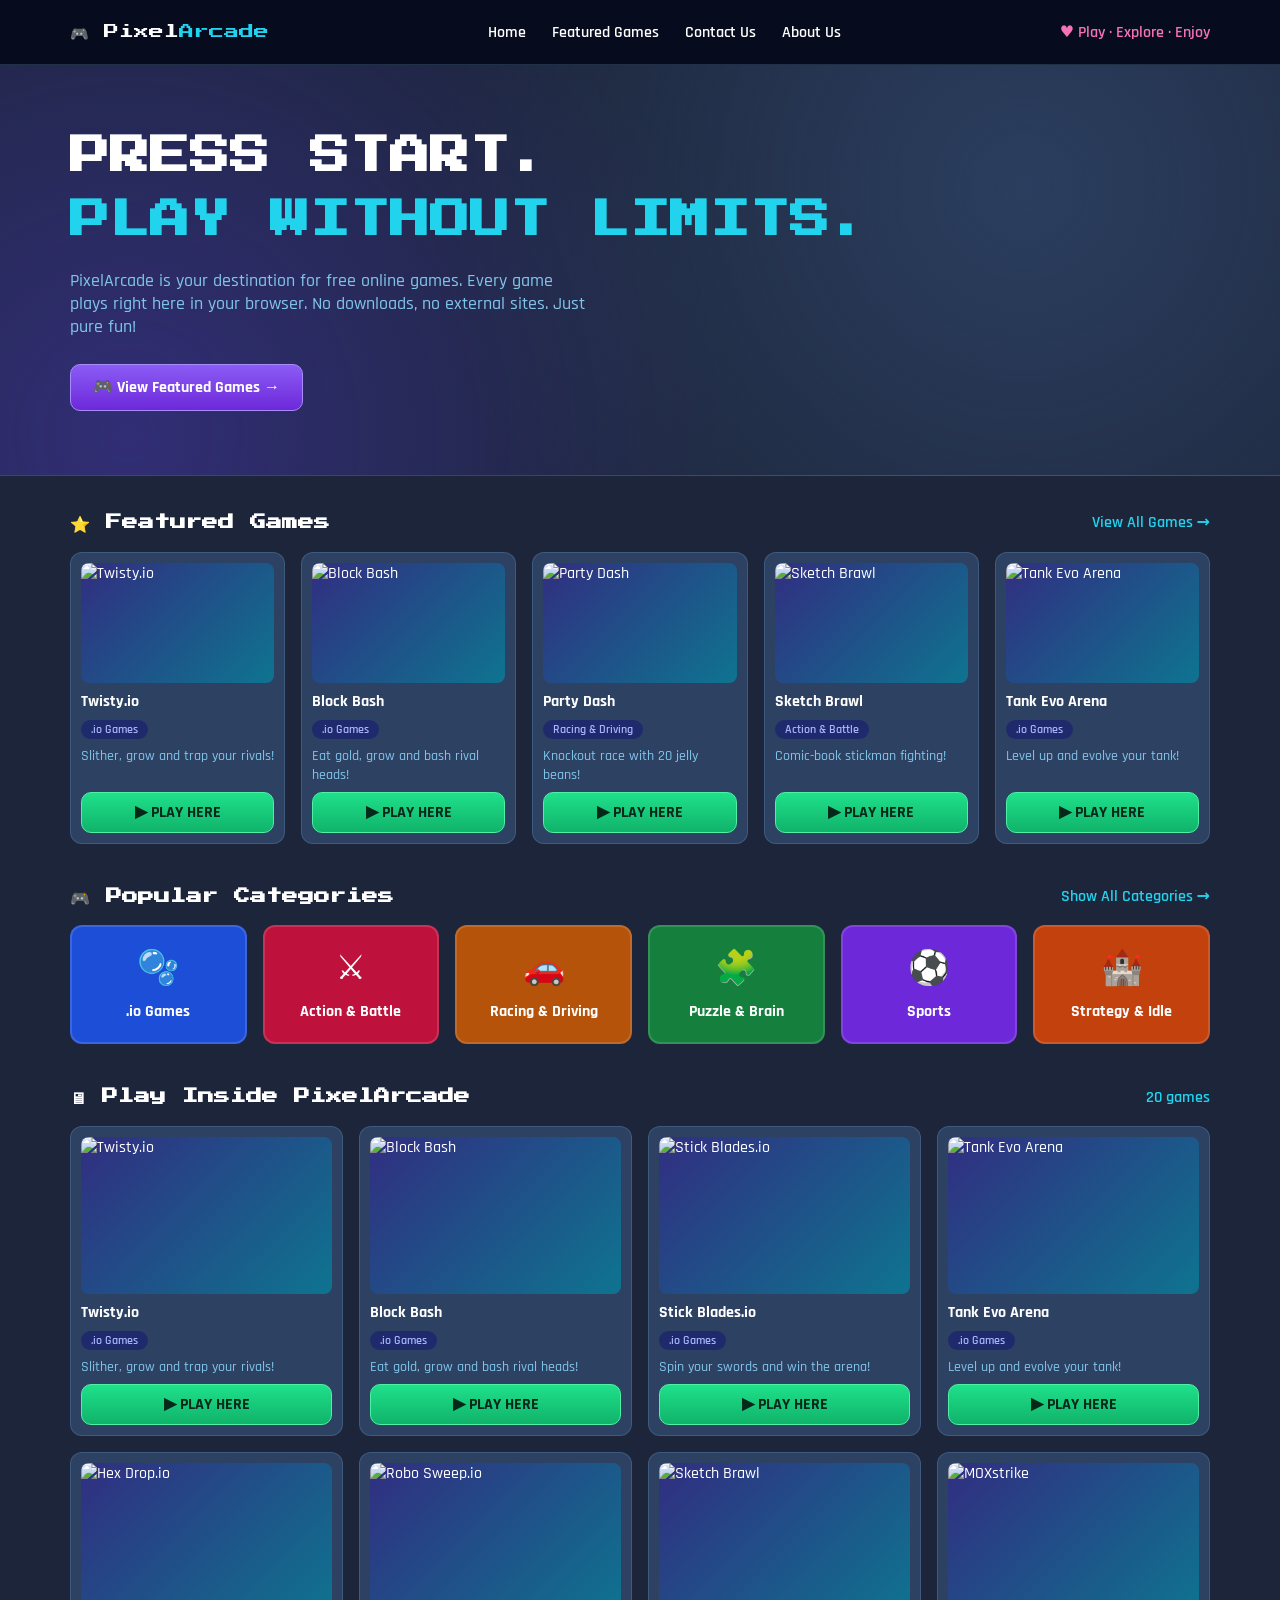
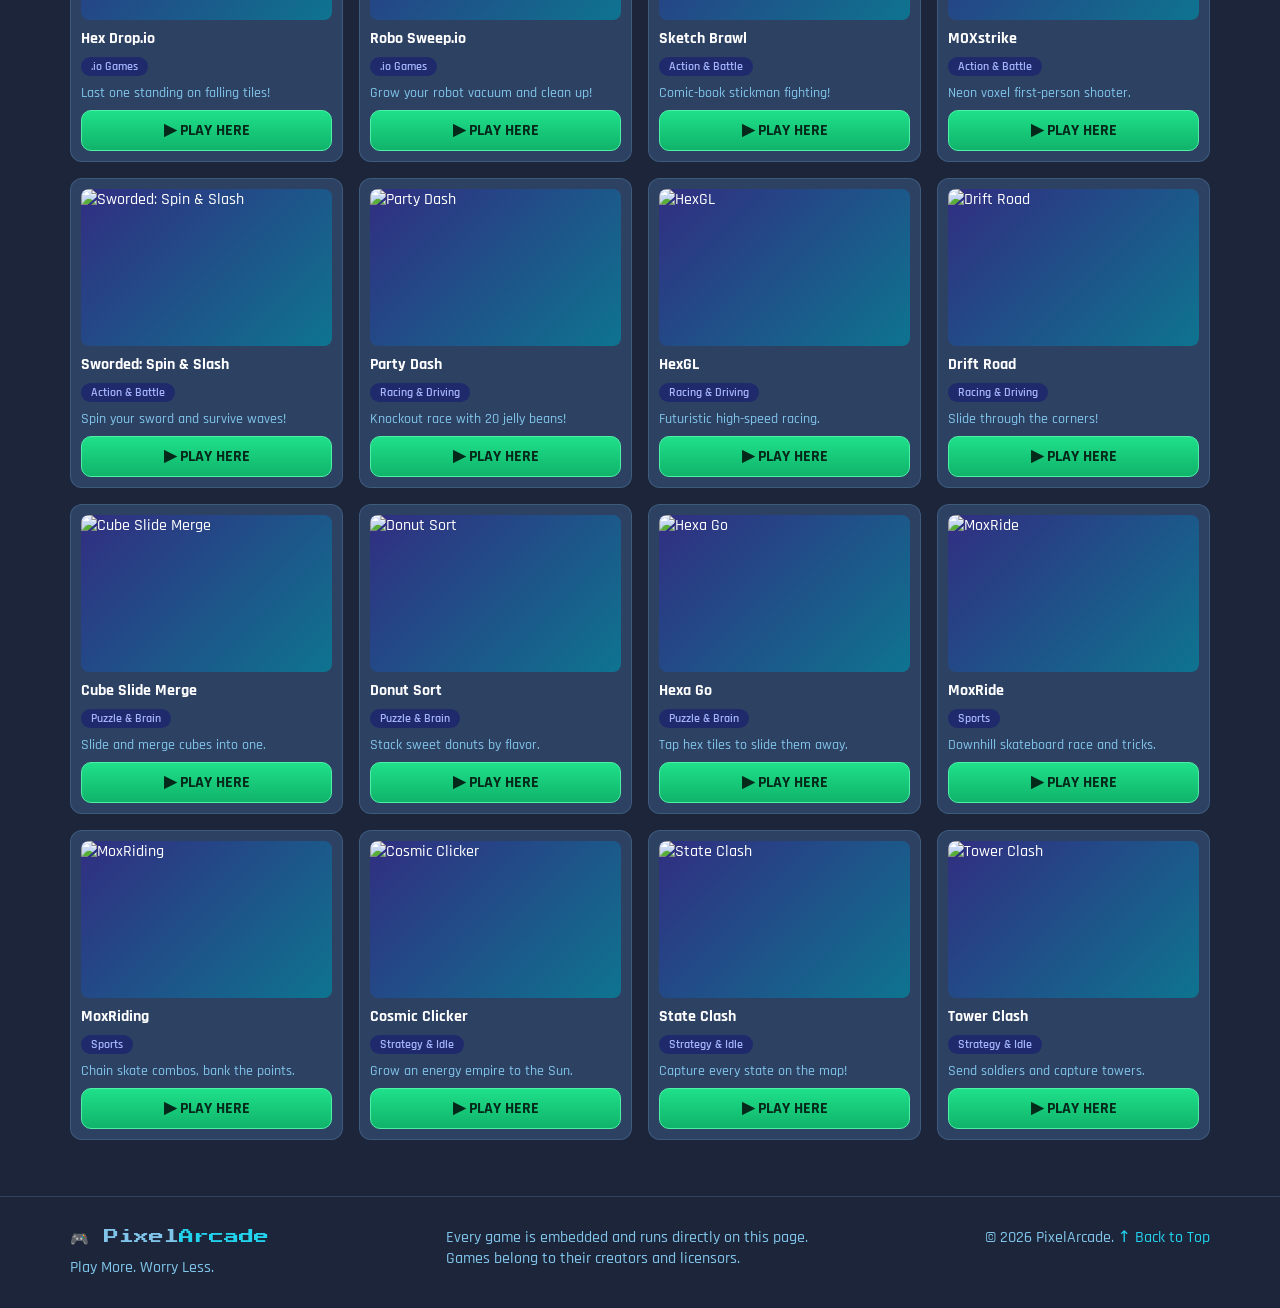
==== commit 10084233: "stuff adskld" ====
--- a/index.html
+++ b/index.html
@@ -1,7 +1,7 @@
 <!DOCTYPE html>
 <html lang="en">
-<head>
-<meta charset="utf-8">
+  <head>
+    <meta charset="utf-8">
 <meta name="viewport" content="width=device-width, initial-scale=1">
 <title>PixelArcade – Free Online Games</title>
 <link href="https://fonts.googleapis.com/css2?family=Press+Start+2P&family=Rajdhani:wght@500;600;700&display=swap" rel="stylesheet">
--- a/style.css
+++ b/style.css
@@ -11,6 +11,8 @@
 
 @import "./Themes/sky-ember-theme.css";
 @import "./Stylings/index.css";
+@import "./Stylings/aboutme.css";
+@import "./Stylings/contact.css";
 
 * {
   padding: 0;
